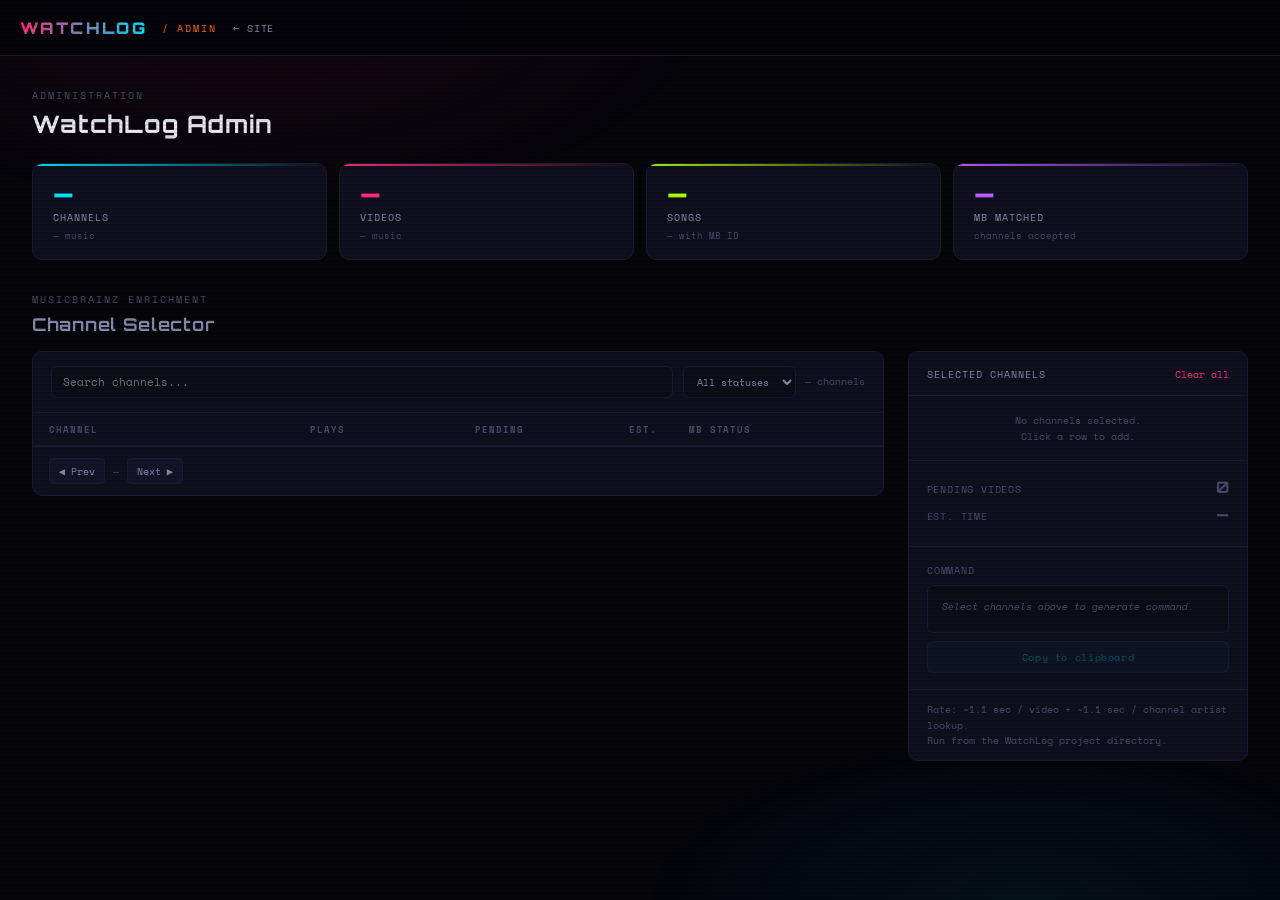
==== admin.html @ c16176fd "Initial commit — WatchLog viewer and data pipeline HTML/CSS/JS viewer (index.html, player.html, admi" ====
<!DOCTYPE html>
<html lang="en">
<head>
<meta charset="UTF-8">
<meta name="viewport" content="width=device-width, initial-scale=1.0">
<title>WATCHLOG — Admin</title>
<link href="https://fonts.googleapis.com/css2?family=Orbitron:wght@400;700;900&family=Space+Mono:ital,wght@0,400;0,700;1,400&family=DM+Sans:wght@300;400;500&display=swap" rel="stylesheet">
<style>
:root {
  --bg:#05050a; --bg2:#08080f; --bg3:#0d0d18;
  --surface:#0f0f1e; --surface2:#141428; --border:#1a1a35;
  --c1:#ff2d78; --c2:#00e5ff; --c3:#aaff00; --c4:#ff6b00; --c5:#bf5fff;
  --text:#e8e8f0; --text2:#8888aa; --text3:#4a4a6a;
}
*{box-sizing:border-box;margin:0;padding:0}
body{background:var(--bg);color:var(--text);font-family:'DM Sans',sans-serif;min-height:100vh;overflow-x:hidden}
body::before{content:'';position:fixed;inset:0;background:repeating-linear-gradient(0deg,transparent,transparent 2px,rgba(0,0,0,.08) 2px,rgba(0,0,0,.08) 4px);pointer-events:none;z-index:9999}
body::after{content:'';position:fixed;inset:0;background:radial-gradient(ellipse 60% 40% at 20% 0%,rgba(255,45,120,.07) 0%,transparent 60%),radial-gradient(ellipse 50% 30% at 80% 100%,rgba(0,229,255,.06) 0%,transparent 60%);pointer-events:none;z-index:0}
#app{position:relative;z-index:1}

nav{position:sticky;top:0;z-index:100;background:rgba(5,5,10,.93);backdrop-filter:blur(20px);border-bottom:1px solid var(--border);padding:0 1.25rem;display:flex;align-items:center;gap:.4rem;height:56px}
.logo{font-family:'Orbitron',monospace;font-weight:900;font-size:1rem;letter-spacing:.15em;background:linear-gradient(90deg,var(--c1),var(--c2));-webkit-background-clip:text;-webkit-text-fill-color:transparent;cursor:pointer;text-decoration:none;flex-shrink:0;margin-right:.4rem}
.logo-sub{font-family:'Space Mono',monospace;font-size:.6rem;letter-spacing:.2em;color:var(--c4);text-transform:uppercase;margin-left:.1rem}
.nav-link{font-family:'Space Mono',monospace;font-size:.65rem;letter-spacing:.08em;text-transform:uppercase;color:var(--text2);padding:.3rem .55rem;border-radius:4px;cursor:pointer;transition:all .2s;border:1px solid transparent;white-space:nowrap;text-decoration:none}
.nav-link:hover{color:var(--text);border-color:var(--border);background:var(--surface)}

.page{padding:2rem;max-width:1400px;margin:0 auto}
.section-label{font-family:'Space Mono',monospace;font-size:.62rem;letter-spacing:.2em;text-transform:uppercase;color:var(--text3);margin-bottom:.35rem}
.section-title{font-family:'Orbitron',monospace;font-weight:700;font-size:1.5rem;letter-spacing:.04em;margin-bottom:1.5rem}

/* STAT CARDS */
.stat-grid{display:grid;grid-template-columns:repeat(4,1fr);gap:.75rem;margin-bottom:2rem}
.stat-card{background:var(--surface);border:1px solid var(--border);border-radius:10px;padding:1.1rem 1.25rem;position:relative;overflow:hidden}
.stat-card::before{content:'';position:absolute;top:0;left:0;right:0;height:2px}
.stat-card:nth-child(1)::before{background:linear-gradient(90deg,var(--c2),transparent)}
.stat-card:nth-child(2)::before{background:linear-gradient(90deg,var(--c1),transparent)}
.stat-card:nth-child(3)::before{background:linear-gradient(90deg,var(--c3),transparent)}
.stat-card:nth-child(4)::before{background:linear-gradient(90deg,var(--c5),transparent)}
.stat-num{font-family:'Orbitron',monospace;font-size:1.6rem;font-weight:900;line-height:1;margin-bottom:.2rem}
.stat-card:nth-child(1) .stat-num{color:var(--c2)}
.stat-card:nth-child(2) .stat-num{color:var(--c1)}
.stat-card:nth-child(3) .stat-num{color:var(--c3)}
.stat-card:nth-child(4) .stat-num{color:var(--c5)}
.stat-label{font-family:'Space Mono',monospace;font-size:.6rem;letter-spacing:.1em;text-transform:uppercase;color:var(--text2)}
.stat-sub{font-family:'Space Mono',monospace;font-size:.58rem;color:var(--text3);margin-top:.3rem}

/* PANEL */
.panel{background:var(--surface);border:1px solid var(--border);border-radius:10px;overflow:hidden;margin-bottom:1.5rem}
.panel-header{padding:.85rem 1.25rem;border-bottom:1px solid var(--border);display:flex;align-items:center;justify-content:space-between;gap:1rem;flex-wrap:wrap}
.panel-title{font-family:'Space Mono',monospace;font-size:.68rem;letter-spacing:.1em;text-transform:uppercase;color:var(--text2)}

/* MB ENRICHMENT LAYOUT */
.mb-layout{display:grid;grid-template-columns:1fr 340px;gap:1.5rem;align-items:start}
@media(max-width:900px){.mb-layout{grid-template-columns:1fr}}

/* CHANNEL TABLE */
.ch-controls{padding:.85rem 1.1rem;border-bottom:1px solid var(--border);display:flex;gap:.6rem;align-items:center}
.ch-search{flex:1;background:var(--bg3);border:1px solid var(--border);border-radius:6px;color:var(--text);font-family:'Space Mono',monospace;font-size:.7rem;padding:.4rem .7rem;outline:none;transition:border-color .2s}
.ch-search:focus{border-color:rgba(0,229,255,.4)}
.ch-filter{font-family:'Space Mono',monospace;font-size:.65rem;background:var(--bg3);border:1px solid var(--border);border-radius:6px;color:var(--text2);padding:.4rem .6rem;cursor:pointer;outline:none}
.ch-filter:focus{border-color:rgba(0,229,255,.3)}
.ch-count{font-family:'Space Mono',monospace;font-size:.62rem;color:var(--text3);white-space:nowrap}

.ch-table{width:100%;border-collapse:collapse}
.ch-table th{font-family:'Space Mono',monospace;font-size:.58rem;letter-spacing:.1em;text-transform:uppercase;color:var(--text3);padding:.6rem 1rem;border-bottom:1px solid var(--border);text-align:left;white-space:nowrap;cursor:pointer;user-select:none}
.ch-table th:hover{color:var(--text2)}
.ch-table th.sort-asc::after{content:' ▲'}
.ch-table th.sort-desc::after{content:' ▼'}
.ch-table td{padding:.55rem 1rem;border-bottom:1px solid rgba(26,26,53,.6);font-size:.82rem;vertical-align:middle}
.ch-table tr:last-child td{border-bottom:none}
.ch-table tr.ch-row{cursor:pointer;transition:background .12s}
.ch-table tr.ch-row:hover{background:var(--surface2)}
.ch-table tr.ch-row.selected{background:rgba(0,229,255,.07);outline:1px solid rgba(0,229,255,.25)}
.ch-name{font-weight:500;color:var(--text)}
.ch-name small{display:block;font-family:'Space Mono',monospace;font-size:.58rem;color:var(--text3);margin-top:.15rem;word-break:break-all}
.ch-plays{font-family:'Space Mono',monospace;font-size:.72rem;color:var(--text2);text-align:right}
.ch-pending{font-family:'Orbitron',monospace;font-size:.75rem;font-weight:700;text-align:right}
.ch-pending.has-pending{color:var(--c4)}
.ch-pending.no-pending{color:var(--text3)}
.ch-est{font-family:'Space Mono',monospace;font-size:.68rem;color:var(--text2);text-align:right;white-space:nowrap}
.mb-badge{font-family:'Space Mono',monospace;font-size:.58rem;padding:.15rem .45rem;border-radius:3px;white-space:nowrap}
.mb-badge.accepted{background:rgba(170,255,0,.12);color:var(--c3);border:1px solid rgba(170,255,0,.2)}
.mb-badge.review{background:rgba(255,107,0,.12);color:var(--c4);border:1px solid rgba(255,107,0,.2)}
.mb-badge.no_match{background:rgba(136,136,170,.08);color:var(--text3);border:1px solid var(--border)}
.mb-badge.pending{background:rgba(0,229,255,.08);color:var(--c2);border:1px solid rgba(0,229,255,.15)}

.ch-scroll{max-height:560px;overflow-y:auto}
.ch-scroll::-webkit-scrollbar{width:5px}
.ch-scroll::-webkit-scrollbar-track{background:var(--bg2)}
.ch-scroll::-webkit-scrollbar-thumb{background:var(--border);border-radius:3px}

.pagination{padding:.7rem 1rem;border-top:1px solid var(--border);display:flex;align-items:center;gap:.5rem;font-family:'Space Mono',monospace;font-size:.65rem;color:var(--text3)}
.page-btn{background:var(--surface2);border:1px solid var(--border);border-radius:4px;color:var(--text2);padding:.25rem .55rem;cursor:pointer;font-family:'Space Mono',monospace;font-size:.65rem;transition:all .15s}
.page-btn:hover:not(:disabled){border-color:rgba(0,229,255,.3);color:var(--c2)}
.page-btn:disabled{opacity:.3;cursor:default}

/* SELECTION SIDEBAR */
.sidebar{position:sticky;top:72px}
.sidebar-panel{background:var(--surface);border:1px solid var(--border);border-radius:10px;overflow:hidden;margin-bottom:1rem}
.sidebar-header{padding:.85rem 1.1rem;border-bottom:1px solid var(--border);display:flex;align-items:center;justify-content:space-between}
.sidebar-title{font-family:'Space Mono',monospace;font-size:.65rem;letter-spacing:.1em;text-transform:uppercase;color:var(--text2)}
.sidebar-clear{font-family:'Space Mono',monospace;font-size:.6rem;color:var(--c1);background:none;border:none;cursor:pointer;padding:0}
.sidebar-clear:hover{text-decoration:underline}
.selected-list{list-style:none;max-height:200px;overflow-y:auto}
.selected-item{display:flex;align-items:center;justify-content:space-between;padding:.5rem .9rem;border-bottom:1px solid rgba(26,26,53,.6);gap:.5rem}
.selected-item:last-child{border-bottom:none}
.selected-name{font-size:.8rem;color:var(--text);flex:1;min-width:0;overflow:hidden;text-overflow:ellipsis;white-space:nowrap}
.selected-vids{font-family:'Space Mono',monospace;font-size:.65rem;color:var(--text3);white-space:nowrap}
.selected-remove{background:none;border:none;color:var(--text3);cursor:pointer;font-size:.85rem;padding:0 0 0 .4rem;line-height:1;flex-shrink:0}
.selected-remove:hover{color:var(--c1)}
.empty-msg{padding:1rem;font-family:'Space Mono',monospace;font-size:.65rem;color:var(--text3);text-align:center}

.estimate-box{padding:1rem 1.1rem;border-top:1px solid var(--border)}
.est-row{display:flex;justify-content:space-between;align-items:baseline;margin-bottom:.4rem}
.est-label{font-family:'Space Mono',monospace;font-size:.62rem;color:var(--text3);text-transform:uppercase;letter-spacing:.08em}
.est-val{font-family:'Orbitron',monospace;font-size:1rem;font-weight:700;color:var(--c2)}
.est-val.zero{color:var(--text3)}

.cmd-box{padding:1rem 1.1rem;border-top:1px solid var(--border)}
.cmd-label{font-family:'Space Mono',monospace;font-size:.6rem;letter-spacing:.1em;text-transform:uppercase;color:var(--text3);margin-bottom:.5rem}
.cmd-code{background:var(--bg3);border:1px solid var(--border);border-radius:6px;padding:.75rem .9rem;font-family:'Space Mono',monospace;font-size:.65rem;color:var(--c3);word-break:break-all;line-height:1.6;min-height:3rem;position:relative}
.cmd-code.empty{color:var(--text3);font-style:italic}
.cmd-copy{margin-top:.5rem;width:100%;background:rgba(0,229,255,.08);border:1px solid rgba(0,229,255,.2);border-radius:6px;color:var(--c2);font-family:'Space Mono',monospace;font-size:.65rem;padding:.45rem;cursor:pointer;transition:all .15s;letter-spacing:.06em}
.cmd-copy:hover:not(:disabled){background:rgba(0,229,255,.15)}
.cmd-copy:disabled{opacity:.3;cursor:default}
.cmd-copy.copied{background:rgba(170,255,0,.1);border-color:rgba(170,255,0,.25);color:var(--c3)}

.note{font-family:'Space Mono',monospace;font-size:.6rem;color:var(--text3);line-height:1.6;padding:.75rem 1.1rem;border-top:1px solid var(--border)}
</style>
</head>
<body>
<div id="app">

<nav>
  <a class="logo" href="index.html">WATCHLOG</a>
  <span class="logo-sub">/ ADMIN</span>
  <a class="nav-link" href="index.html">← Site</a>
</nav>

<div class="page">
  <div class="section-label">Administration</div>
  <div class="section-title">WatchLog Admin</div>

  <!-- STAT CARDS -->
  <div class="stat-grid" id="statGrid">
    <div class="stat-card"><div class="stat-num" id="sCh">—</div><div class="stat-label">Channels</div><div class="stat-sub" id="sChSub">— music</div></div>
    <div class="stat-card"><div class="stat-num" id="sVid">—</div><div class="stat-label">Videos</div><div class="stat-sub" id="sVidSub">— music</div></div>
    <div class="stat-card"><div class="stat-num" id="sSong">—</div><div class="stat-label">Songs</div><div class="stat-sub" id="sSongSub">— with MB ID</div></div>
    <div class="stat-card"><div class="stat-num" id="sMB">—</div><div class="stat-label">MB Matched</div><div class="stat-sub" id="sMBSub">channels accepted</div></div>
  </div>

  <!-- MB ENRICHMENT -->
  <div class="section-label">MusicBrainz Enrichment</div>
  <div style="font-family:'Orbitron',monospace;font-weight:700;font-size:1.1rem;letter-spacing:.04em;margin-bottom:1rem;color:var(--text2)">Channel Selector</div>

  <div class="mb-layout">

    <!-- LEFT: CHANNEL TABLE -->
    <div>
      <div class="panel">
        <div class="ch-controls">
          <input class="ch-search" id="chSearch" type="text" placeholder="Search channels..." oninput="filterChannels()">
          <select class="ch-filter" id="mbFilter" onchange="filterChannels()">
            <option value="all">All statuses</option>
            <option value="pending">Pending</option>
            <option value="accepted">Accepted</option>
            <option value="review">Review</option>
            <option value="no_match">No match</option>
          </select>
          <span class="ch-count" id="chCount">— channels</span>
        </div>
        <div class="ch-scroll">
          <table class="ch-table">
            <thead>
              <tr>
                <th onclick="sortBy('name')" id="th-name">Channel</th>
                <th onclick="sortBy('plays')" id="th-plays" style="text-align:right">Plays</th>
                <th onclick="sortBy('pending')" id="th-pending" style="text-align:right">Pending</th>
                <th onclick="sortBy('est')" id="th-est" style="text-align:right">Est.</th>
                <th id="th-mb">MB Status</th>
              </tr>
            </thead>
            <tbody id="chBody"></tbody>
          </table>
        </div>
        <div class="pagination">
          <button class="page-btn" id="btnPrev" onclick="changePage(-1)">◀ Prev</button>
          <span id="pageInfo">—</span>
          <button class="page-btn" id="btnNext" onclick="changePage(1)">Next ▶</button>
        </div>
      </div>
    </div>

    <!-- RIGHT: SELECTION + ESTIMATE -->
    <div class="sidebar">
      <div class="sidebar-panel">
        <div class="sidebar-header">
          <span class="sidebar-title">Selected Channels</span>
          <button class="sidebar-clear" onclick="clearSelection()">Clear all</button>
        </div>
        <ul class="selected-list" id="selectedList">
          <li class="empty-msg">No channels selected.<br>Click a row to add.</li>
        </ul>
        <div class="estimate-box">
          <div class="est-row">
            <span class="est-label">Pending Videos</span>
            <span class="est-val zero" id="estVids">0</span>
          </div>
          <div class="est-row">
            <span class="est-label">Est. Time</span>
            <span class="est-val zero" id="estTime">—</span>
          </div>
        </div>
        <div class="cmd-box">
          <div class="cmd-label">Command</div>
          <div class="cmd-code empty" id="cmdCode">Select channels above to generate command.</div>
          <button class="cmd-copy" id="cmdCopy" onclick="copyCmd()" disabled>Copy to clipboard</button>
        </div>
        <div class="note">
          Rate: ~1.1 sec / video + ~1.1 sec / channel artist lookup.<br>
          Run from the WatchLog project directory.
        </div>
      </div>
    </div>

  </div>
</div><!-- /page -->
</div><!-- /app -->

<script>
const MB_RATE = 1.1; // seconds per request
const PAGE_SIZE = 50;

let allChannels = [];
let filtered    = [];
let selected    = new Map(); // url -> channel obj
let currentPage = 0;
let sortKey     = 'plays';
let sortDir     = -1; // -1 = desc

async function init() {
  const resp = await fetch('admin_data.json');
  const data = await resp.json();

  // Stats
  const s = data.stats;
  document.getElementById('sCh').textContent    = s.channels_total.toLocaleString();
  document.getElementById('sChSub').textContent = s.channels_music.toLocaleString() + ' music';
  document.getElementById('sVid').textContent   = s.videos_total.toLocaleString();
  document.getElementById('sVidSub').textContent= s.videos_music.toLocaleString() + ' music';
  document.getElementById('sSong').textContent  = s.songs_total.toLocaleString();
  document.getElementById('sSongSub').textContent = s.songs_mb.toLocaleString() + ' with MB ID';
  document.getElementById('sMB').textContent    = s.channels_mb.toLocaleString();

  allChannels = data.channels;
  filterChannels();
}

function filterChannels() {
  const q      = document.getElementById('chSearch').value.toLowerCase().trim();
  const status = document.getElementById('mbFilter').value;
  filtered = allChannels.filter(c => {
    const matchQ = !q || c.name.toLowerCase().includes(q) || c.url.toLowerCase().includes(q);
    const matchS = status === 'all' || c.mb_status === status;
    return matchQ && matchS;
  });
  currentPage = 0;
  sortFiltered();
  renderTable();
}

function sortBy(key) {
  if (sortKey === key) {
    sortDir *= -1;
  } else {
    sortKey = key;
    sortDir = key === 'name' ? 1 : -1;
  }
  sortFiltered();
  renderTable();
}

function sortFiltered() {
  const keyMap = {plays:'plays', name:'name', pending:'pending_videos', est:'pending_videos'};
  const k = keyMap[sortKey] || 'plays';
  filtered.sort((a,b) => {
    let av = a[k], bv = b[k];
    if (typeof av === 'string') av = av.toLowerCase();
    if (typeof bv === 'string') bv = bv.toLowerCase();
    if (av < bv) return -sortDir;
    if (av > bv) return  sortDir;
    return 0;
  });
  // Update sort indicators
  ['name','plays','pending','est'].forEach(k => {
    const th = document.getElementById('th-' + k);
    if (!th) return;
    th.className = sortKey === k ? (sortDir === 1 ? 'sort-asc' : 'sort-desc') : '';
  });
}

function renderTable() {
  const start = currentPage * PAGE_SIZE;
  const page  = filtered.slice(start, start + PAGE_SIZE);
  const tbody = document.getElementById('chBody');

  tbody.innerHTML = page.map(ch => {
    const sel    = selected.has(ch.url);
    const pend   = ch.pending_videos;
    const estSec = Math.round((pend + 1) * MB_RATE);
    const estStr = estSec < 60 ? estSec + 's' : Math.ceil(estSec/60) + 'm ' + (estSec % 60) + 's';
    return `<tr class="ch-row${sel ? ' selected' : ''}" onclick="toggleChannel(${JSON.stringify(ch.url)})">
      <td><div class="ch-name">${esc(ch.name)}<small>${esc(ch.url)}</small></div></td>
      <td class="ch-plays">${ch.plays.toLocaleString()}</td>
      <td class="ch-pending ${pend > 0 ? 'has-pending' : 'no-pending'}">${pend}</td>
      <td class="ch-est">${pend > 0 ? estStr : '—'}</td>
      <td><span class="mb-badge ${ch.mb_status}">${ch.mb_status}</span></td>
    </tr>`;
  }).join('');

  const total = filtered.length;
  const pages = Math.max(1, Math.ceil(total / PAGE_SIZE));
  document.getElementById('pageInfo').textContent =
    `Page ${currentPage+1} of ${pages} (${total.toLocaleString()} channels)`;
  document.getElementById('btnPrev').disabled = currentPage === 0;
  document.getElementById('btnNext').disabled = currentPage >= pages - 1;
  document.getElementById('chCount').textContent = total.toLocaleString() + ' channels';
}

function changePage(dir) {
  const pages = Math.ceil(filtered.length / PAGE_SIZE);
  currentPage = Math.max(0, Math.min(pages-1, currentPage + dir));
  renderTable();
}

function toggleChannel(url) {
  const ch = allChannels.find(c => c.url === url);
  if (!ch) return;
  if (selected.has(url)) {
    selected.delete(url);
  } else {
    selected.set(url, ch);
  }
  renderTable();
  renderSidebar();
}

function clearSelection() {
  selected.clear();
  renderTable();
  renderSidebar();
}

function renderSidebar() {
  const list = document.getElementById('selectedList');
  if (selected.size === 0) {
    list.innerHTML = '<li class="empty-msg">No channels selected.<br>Click a row to add.</li>';
    document.getElementById('estVids').textContent = '0';
    document.getElementById('estVids').className = 'est-val zero';
    document.getElementById('estTime').textContent = '—';
    document.getElementById('estTime').className = 'est-val zero';
    document.getElementById('cmdCode').textContent = 'Select channels above to generate command.';
    document.getElementById('cmdCode').className = 'cmd-code empty';
    document.getElementById('cmdCopy').disabled = true;
    return;
  }

  let totalPending = 0;
  const items = [];
  selected.forEach(ch => {
    totalPending += ch.pending_videos;
    items.push(`<li class="selected-item">
      <span class="selected-name" title="${esc(ch.url)}">${esc(ch.name)}</span>
      <span class="selected-vids">${ch.pending_videos} pending</span>
      <button class="selected-remove" onclick="event.stopPropagation();toggleChannel(${JSON.stringify(ch.url)})" title="Remove">✕</button>
    </li>`);
  });
  list.innerHTML = items.join('');

  // Estimate: 1 artist lookup per channel + 1 per pending video
  const totalSec = Math.round((totalPending + selected.size) * MB_RATE);
  const timeStr  = totalSec < 60
    ? totalSec + ' sec'
    : Math.floor(totalSec/60) + ' min ' + (totalSec % 60) + ' sec';

  document.getElementById('estVids').textContent = totalPending.toLocaleString();
  document.getElementById('estVids').className = 'est-val' + (totalPending > 0 ? '' : ' zero');
  document.getElementById('estTime').textContent = timeStr;
  document.getElementById('estTime').className = 'est-val' + (totalPending > 0 ? '' : ' zero');

  // Build command
  const urls = [...selected.keys()].map(u => `  ${u}`).join(' \\\n');
  const cmd = `py build_watchlog_db.py \\\n  --mb-channel \\\n${urls}`;
  document.getElementById('cmdCode').textContent = cmd;
  document.getElementById('cmdCode').className = 'cmd-code';
  document.getElementById('cmdCopy').disabled = false;
}

function copyCmd() {
  const urls = [...selected.keys()].join(' ');
  const cmd = `py build_watchlog_db.py --mb-channel ${urls}`;
  navigator.clipboard.writeText(cmd).then(() => {
    const btn = document.getElementById('cmdCopy');
    btn.textContent = 'Copied!';
    btn.className = 'cmd-copy copied';
    setTimeout(() => {
      btn.textContent = 'Copy to clipboard';
      btn.className = 'cmd-copy';
    }, 2000);
  });
}

function esc(s) {
  return (s||'').replace(/&/g,'&amp;').replace(/</g,'&lt;').replace(/>/g,'&gt;').replace(/"/g,'&quot;');
}

init();
</script>
</body>
</html>
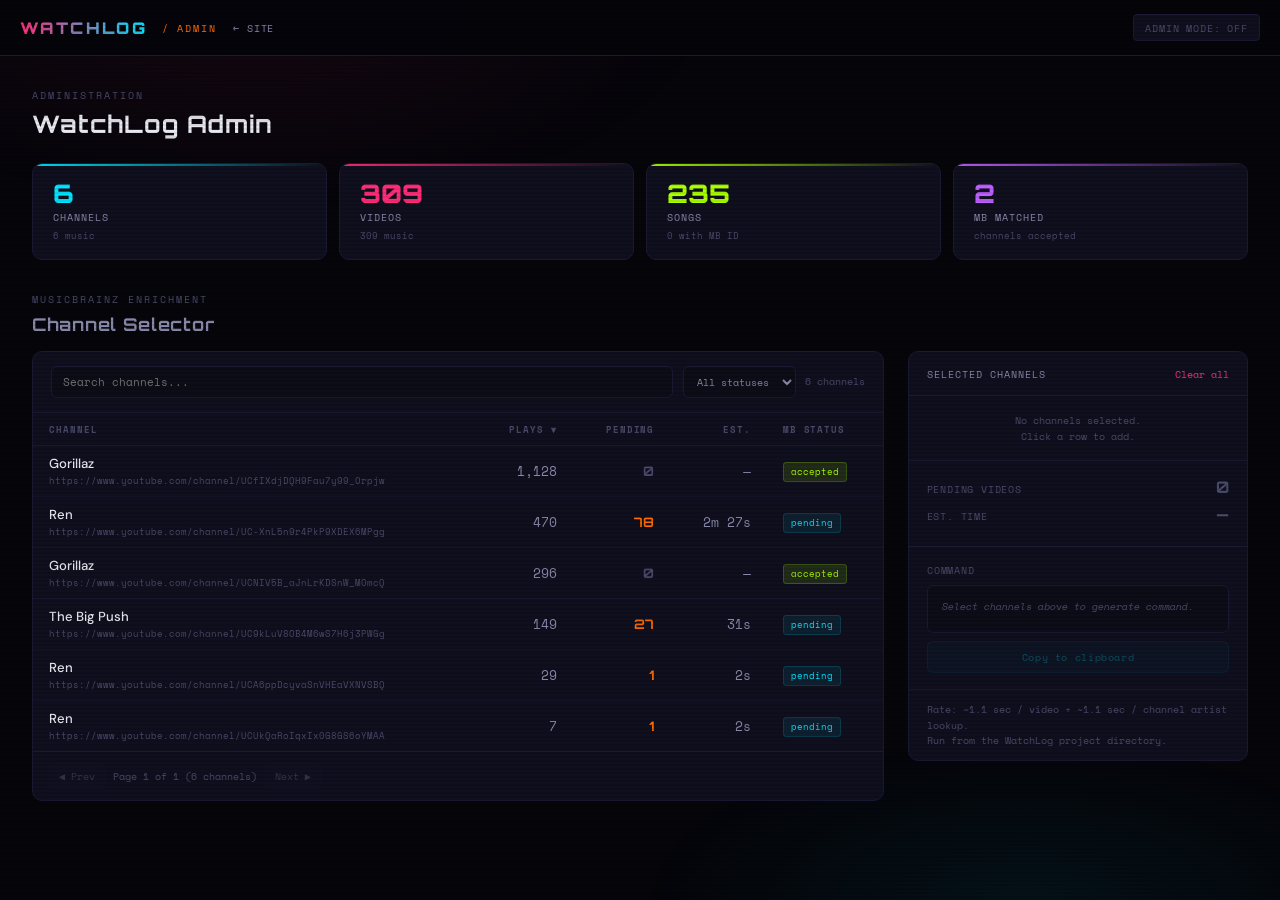
==== commit 89329bfe: "Add admin mode, alpha filter, list layout, and channel categorization UI - Admin mode toggle in admi" ====
--- a/admin.html
+++ b/admin.html
@@ -126,6 +126,9 @@
 .cmd-copy.copied{background:rgba(170,255,0,.1);border-color:rgba(170,255,0,.25);color:var(--c3)}
 
 .note{font-family:'Space Mono',monospace;font-size:.6rem;color:var(--text3);line-height:1.6;padding:.75rem 1.1rem;border-top:1px solid var(--border)}
+
+.admin-toggle{font-family:'Space Mono',monospace;font-size:.65rem;letter-spacing:.08em;text-transform:uppercase;padding:.3rem .7rem;border-radius:4px;cursor:pointer;transition:all .2s;border:1px solid var(--border);color:var(--text3);background:var(--surface);white-space:nowrap;user-select:none;margin-left:auto}
+.admin-toggle.on{color:var(--c3);border-color:rgba(170,255,0,.4);background:rgba(170,255,0,.08)}
 </style>
 </head>
 <body>
@@ -135,6 +138,9 @@
   <a class="logo" href="index.html">WATCHLOG</a>
   <span class="logo-sub">/ ADMIN</span>
   <a class="nav-link" href="index.html">← Site</a>
+  <div class="admin-toggle" id="adminToggle" onclick="toggleAdminMode()">
+    <span id="adminToggleLabel">Admin Mode: OFF</span>
+  </div>
 </nav>
 
 <div class="page">
@@ -415,6 +421,20 @@
 }
 
 init();
+
+function toggleAdminMode() {
+  const on = localStorage.getItem('wl_admin_mode') !== 'on';
+  localStorage.setItem('wl_admin_mode', on ? 'on' : 'off');
+  updateAdminToggle();
+}
+
+function updateAdminToggle() {
+  const on = localStorage.getItem('wl_admin_mode') === 'on';
+  document.getElementById('adminToggle').classList.toggle('on', on);
+  document.getElementById('adminToggleLabel').textContent = 'Admin Mode: ' + (on ? 'ON' : 'OFF');
+}
+
+updateAdminToggle();
 </script>
 </body>
 </html>
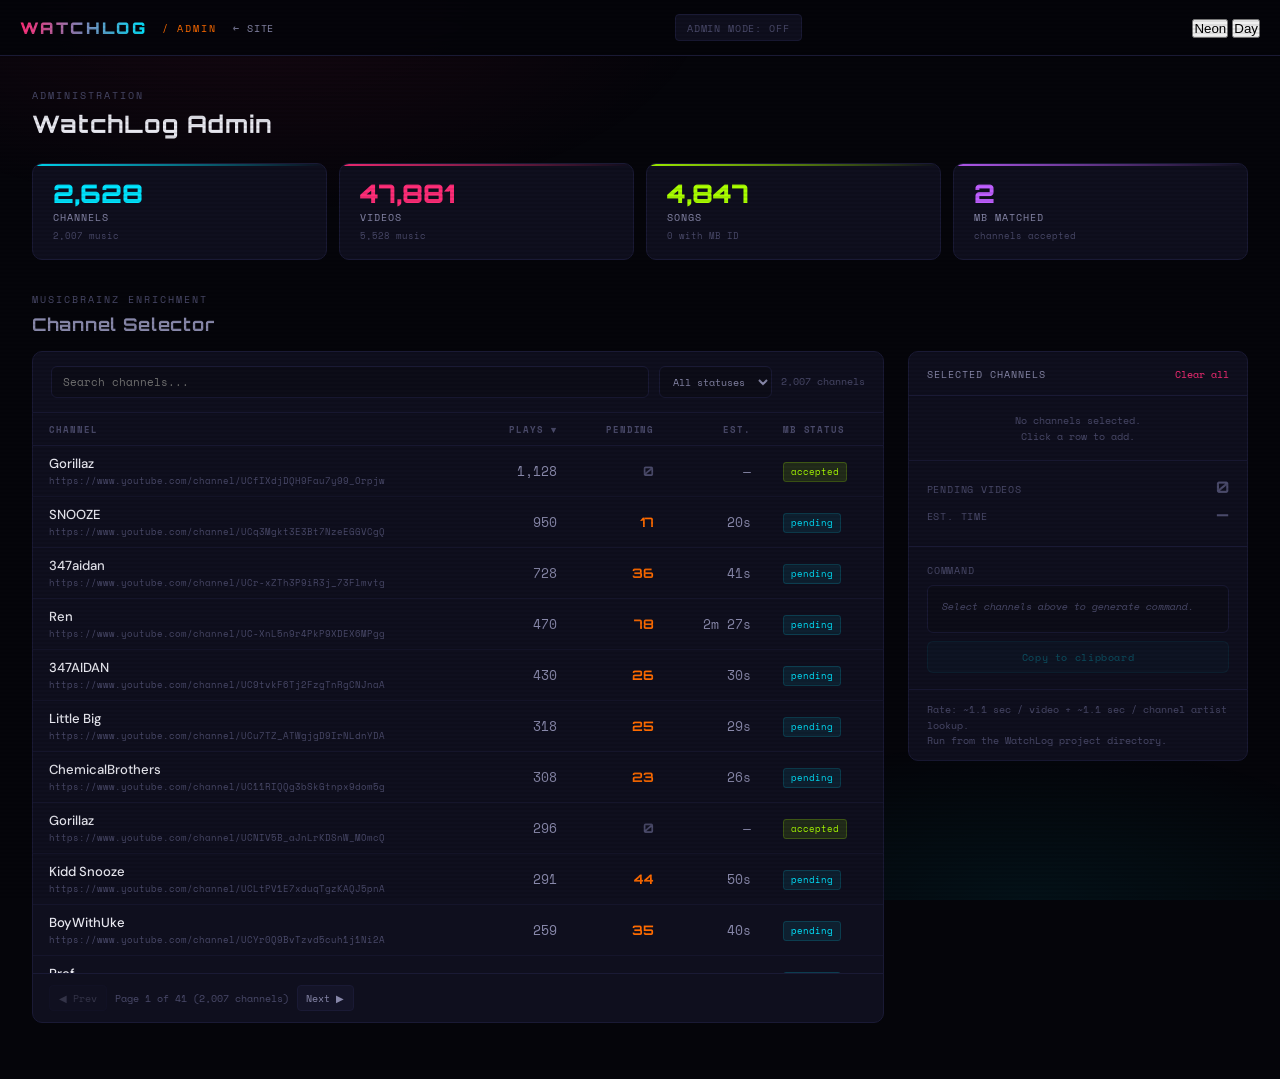
==== commit e690d0f6: "Add wl_artists/wl_videos persistence, content type system, and curator UI - build_wl_db.py: wl_artis" ====
--- a/admin.html
+++ b/admin.html
@@ -12,6 +12,42 @@
   --c1:#ff2d78; --c2:#00e5ff; --c3:#aaff00; --c4:#ff6b00; --c5:#bf5fff;
   --text:#e8e8f0; --text2:#8888aa; --text3:#4a4a6a;
 }
+[data-theme="daylight"] {
+  --bg:#eef0f6; --bg2:#e5e8f2; --bg3:#d8dceb;
+  --surface:#ffffff; --surface2:#f3f5fb; --border:#c4c8de;
+  --c1:#b8174a; --c2:#006fa3; --c3:#3d7200; --c4:#b84800; --c5:#6822a8;
+  --text:#1a1a2e; --text2:#44446a; --text3:#7878a0;
+}
+[data-theme="daylight"] body{font-weight:450;font-size:1.02rem}
+[data-theme="daylight"] body::before{background:none}
+[data-theme="daylight"] body::after{background:radial-gradient(ellipse 60% 40% at 20% 0%,rgba(184,23,74,.04) 0%,transparent 60%),radial-gradient(ellipse 50% 30% at 80% 100%,rgba(0,111,163,.03) 0%,transparent 60%)}
+[data-theme="daylight"] nav{background:rgba(238,240,246,.96);box-shadow:0 1px 6px rgba(0,0,0,.1)}
+[data-theme="daylight"] .nav-link{font-weight:600}
+[data-theme="daylight"] .stat-card,[data-theme="daylight"] .panel,[data-theme="daylight"] .sidebar-panel{box-shadow:0 1px 4px rgba(0,0,0,.07)}
+[data-theme="daylight"] .stat-card:nth-child(1) .stat-num{color:var(--c2)}
+[data-theme="daylight"] .stat-card:nth-child(2) .stat-num{color:var(--c1)}
+[data-theme="daylight"] .stat-card:nth-child(3) .stat-num{color:var(--c3)}
+[data-theme="daylight"] .stat-card:nth-child(4) .stat-num{color:var(--c5)}
+[data-theme="daylight"] .panel-title{font-weight:700;color:var(--text2)}
+[data-theme="daylight"] .ch-search{background:var(--surface);color:var(--text)}
+[data-theme="daylight"] .ch-search:focus{border-color:rgba(0,111,163,.4)}
+[data-theme="daylight"] .ch-filter{background:var(--surface);color:var(--text)}
+[data-theme="daylight"] .ch-table td{font-weight:500}
+[data-theme="daylight"] .ch-name{color:var(--text)}
+[data-theme="daylight"] .ch-row:hover{background:var(--surface2)}
+[data-theme="daylight"] .ch-row.selected{background:rgba(0,111,163,.07);outline-color:rgba(0,111,163,.25)}
+[data-theme="daylight"] .mb-badge.accepted{background:rgba(61,114,0,.1);color:var(--c3);border-color:rgba(61,114,0,.25)}
+[data-theme="daylight"] .mb-badge.review{background:rgba(184,72,0,.1);color:var(--c4);border-color:rgba(184,72,0,.25)}
+[data-theme="daylight"] .mb-badge.no_match{background:rgba(120,120,160,.08);color:var(--text3)}
+[data-theme="daylight"] .mb-badge.pending{background:rgba(0,111,163,.08);color:var(--c2);border-color:rgba(0,111,163,.2)}
+[data-theme="daylight"] .page-btn{background:var(--surface);font-weight:500}
+[data-theme="daylight"] .page-btn:hover:not(:disabled){border-color:rgba(0,111,163,.3);color:var(--c2)}
+[data-theme="daylight"] .selected-item{border-bottom-color:var(--border)}
+[data-theme="daylight"] .selected-name{color:var(--text)}
+[data-theme="daylight"] .cmd-code{background:var(--surface);color:var(--c3)}
+[data-theme="daylight"] .cmd-copy{background:rgba(0,111,163,.08);border-color:rgba(0,111,163,.2);color:var(--c2)}
+[data-theme="daylight"] .cmd-copy:hover:not(:disabled){background:rgba(0,111,163,.15)}
+[data-theme="daylight"] .admin-toggle{background:var(--surface);color:var(--text3)}
 *{box-sizing:border-box;margin:0;padding:0}
 body{background:var(--bg);color:var(--text);font-family:'DM Sans',sans-serif;min-height:100vh;overflow-x:hidden}
 body::before{content:'';position:fixed;inset:0;background:repeating-linear-gradient(0deg,transparent,transparent 2px,rgba(0,0,0,.08) 2px,rgba(0,0,0,.08) 4px);pointer-events:none;z-index:9999}
@@ -141,6 +177,10 @@
   <div class="admin-toggle" id="adminToggle" onclick="toggleAdminMode()">
     <span id="adminToggleLabel">Admin Mode: OFF</span>
   </div>
+  <div class="mode-toggle" style="margin-left:auto" title="Switch theme">
+    <button class="mode-btn theme-btn" data-theme="neon"     onclick="applyTheme('neon')">Neon</button>
+    <button class="mode-btn theme-btn" data-theme="daylight" onclick="applyTheme('daylight')">Day</button>
+  </div>
 </nav>
 
 <div class="page">
@@ -422,6 +462,14 @@
 
 init();
 
+function applyTheme(t) {
+  localStorage.setItem('wl_theme', t);
+  document.documentElement.setAttribute('data-theme', t === 'neon' ? '' : t);
+  document.querySelectorAll('.theme-btn').forEach(b => b.classList.toggle('active', b.dataset.theme === t));
+}
+// Apply saved theme immediately
+applyTheme(localStorage.getItem('wl_theme') || 'neon');
+
 function toggleAdminMode() {
   const on = localStorage.getItem('wl_admin_mode') !== 'on';
   localStorage.setItem('wl_admin_mode', on ? 'on' : 'off');
